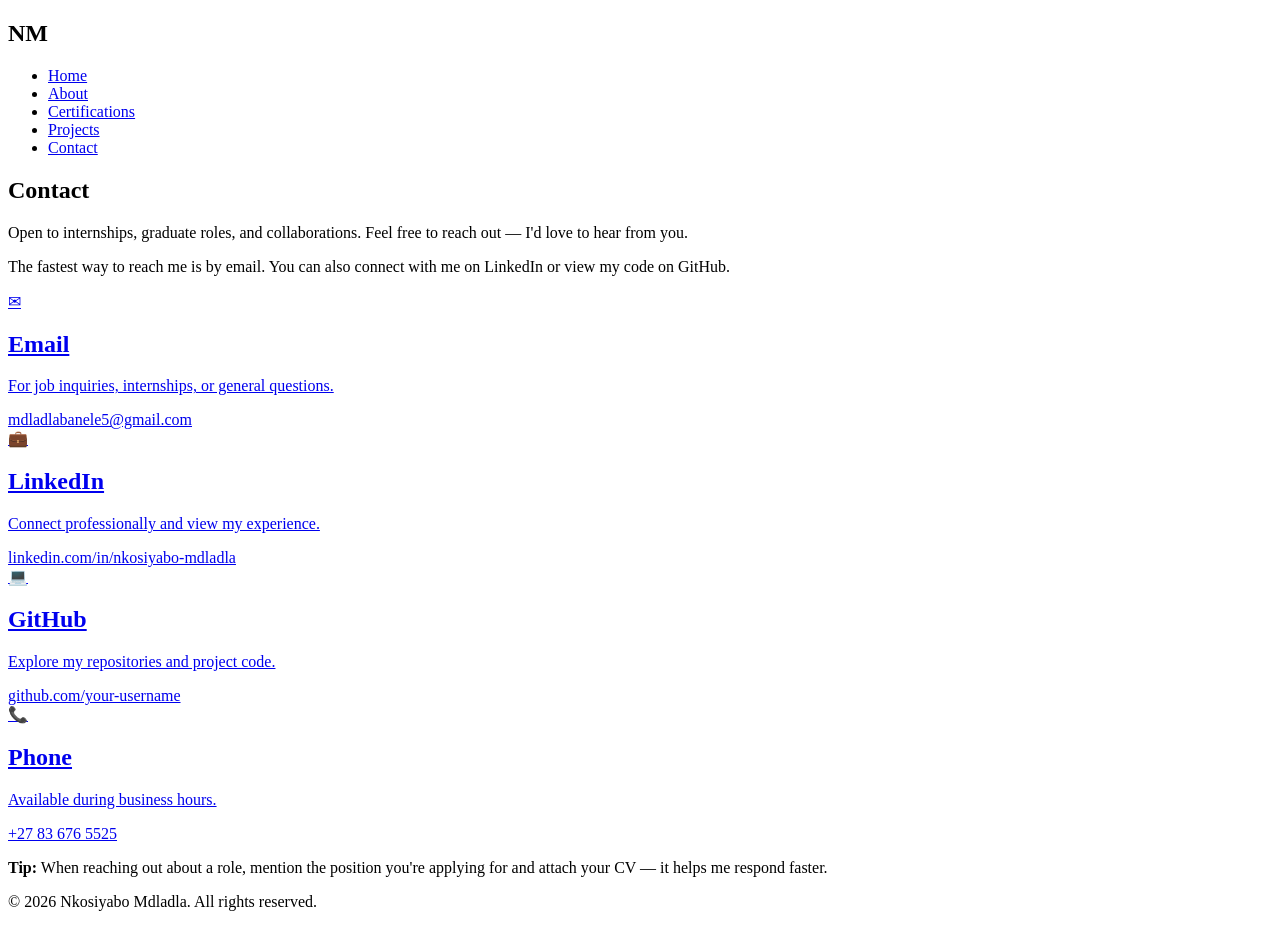
==== contact.html @ 0871144e "Add files via upload" ====
<!DOCTYPE html>
<html lang="en">
<head>
    <meta charset="UTF-8">
    <meta name="viewport" content="width=device-width, initial-scale=1.0">
    <meta name="description" content="Contact Nkosiyabo Mdladla for internships, job opportunities, and collaborations.">

    <title>Contact | Nkosiyabo Mdladla</title>

    <link rel="preconnect" href="https://fonts.googleapis.com">
    <link rel="preconnect" href="https://fonts.gstatic.com" crossorigin>
    <link href="https://fonts.googleapis.com/css2?family=Inter:wght@400;500;600&family=Outfit:wght@500;600;700&display=swap" rel="stylesheet">

    <link rel="stylesheet" href="css/global.css">
    <link rel="stylesheet" href="css/contact.css">
</head>
<body>

    <div class="background-glow"></div>

    <header>
        <nav class="navbar">
            <div class="logo">
                <h1>NM</h1>
            </div>

            <ul class="nav-links">
                <li><a href="index.html">Home</a></li>
                <li><a href="about.html">About</a></li>
                <li><a href="certifications.html">Certifications</a></li>
                <li><a href="projects.html">Projects</a></li>
                <li><a href="contact.html" class="active">Contact</a></li>
            </ul>
        </nav>
    </header>

    <section class="page-header">
        <div class="page-header-content">
            <h1>Contact</h1>
            <p>
                Open to internships, graduate roles, and collaborations.
                Feel free to reach out — I'd love to hear from you.
            </p>
        </div>
    </section>

    <section class="contact-section">

        <div class="contact-intro">
            <p>
                The fastest way to reach me is by email. You can also connect
                with me on LinkedIn or view my code on GitHub.
            </p>
        </div>

        <div class="contact-grid">

            <!-- TODO: Replace with your real email address -->
            <a href="mdladlabanele5@gmail.com" class="contact-card">
                <div class="contact-card-icon">&#9993;</div>
                <h2>Email</h2>
                <p>For job inquiries, internships, or general questions.</p>
                <span class="contact-value">mdladlabanele5@gmail.com </span>
            </a>

            <!-- TODO: Replace with your LinkedIn profile URL -->
            <a href="https://linkedin.com/in/nkosiyabo-mdladla" class="contact-card" target="_blank" rel="noopener">
                <div class="contact-card-icon">&#128188;</div>
                <h2>LinkedIn</h2>
                <p>Connect professionally and view my experience.</p>
                <span class="contact-value">linkedin.com/in/nkosiyabo-mdladla</span>
            </a>

            <!-- TODO: Replace with your GitHub profile URL -->
            <a href="https://github.com/your-username" class="contact-card" target="_blank" rel="noopener">
                <div class="contact-card-icon">&#128187;</div>
                <h2>GitHub</h2>
                <p>Explore my repositories and project code.</p>
                <span class="contact-value">github.com/your-username</span>
            </a>

            <!-- TODO: Optional — replace or remove if not needed -->
            <a href="tel:+27836765525" class="contact-card">
                <div class="contact-card-icon">&#128222;</div>
                <h2>Phone</h2>
                <p>Available during business hours.</p>
                <span class="contact-value">+27 83 676 5525</span>
            </a>

        </div>

        <div class="contact-note">
            <p>
                <strong>Tip:</strong> When reaching out about a role, mention the position
                you're applying for and attach your CV — it helps me respond faster.
            </p>
        </div>

    </section>

    <footer>
        <p>&copy; 2026 Nkosiyabo Mdladla. All rights reserved.</p>
    </footer>

</body>
</html>
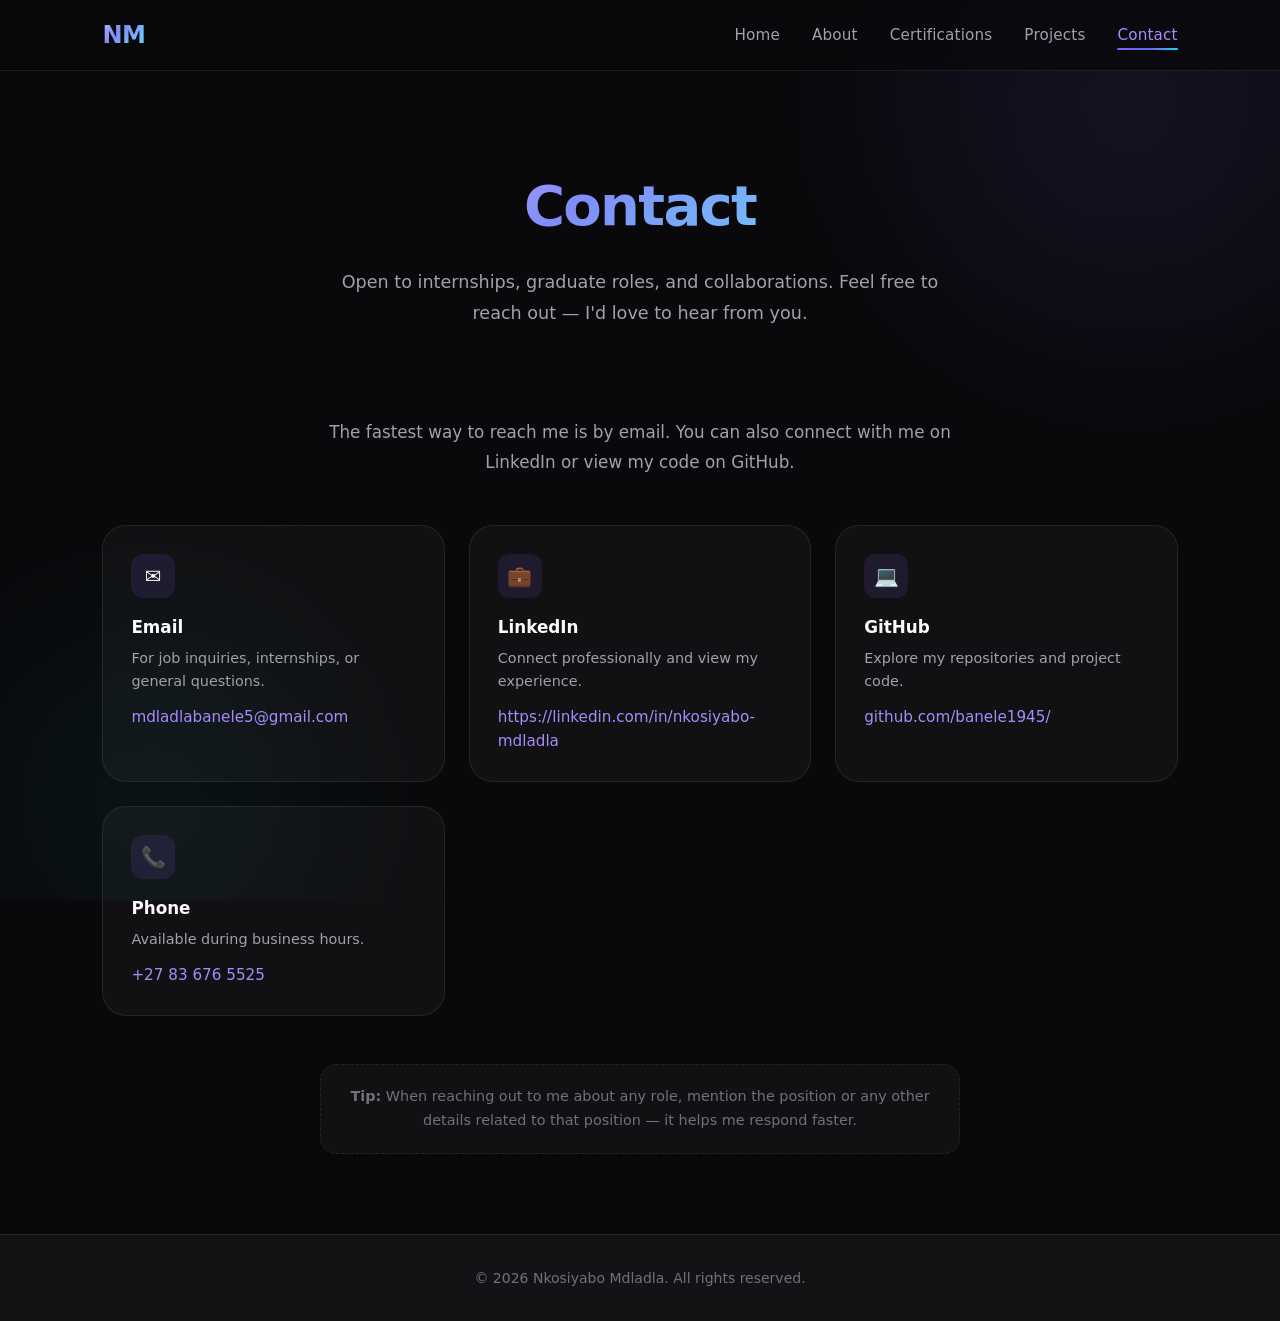
==== commit 0eb83a13: "Revise contact information and links Updated contact information and links in contact.html." ====
--- a/contact.html
+++ b/contact.html
@@ -55,7 +55,6 @@
 
         <div class="contact-grid">
 
-            <!-- TODO: Replace with your real email address -->
             <a href="mdladlabanele5@gmail.com" class="contact-card">
                 <div class="contact-card-icon">&#9993;</div>
                 <h2>Email</h2>
@@ -63,23 +62,20 @@
                 <span class="contact-value">mdladlabanele5@gmail.com </span>
             </a>
 
-            <!-- TODO: Replace with your LinkedIn profile URL -->
             <a href="https://linkedin.com/in/nkosiyabo-mdladla" class="contact-card" target="_blank" rel="noopener">
                 <div class="contact-card-icon">&#128188;</div>
                 <h2>LinkedIn</h2>
                 <p>Connect professionally and view my experience.</p>
-                <span class="contact-value">linkedin.com/in/nkosiyabo-mdladla</span>
+                <span class="contact-value">https://linkedin.com/in/nkosiyabo-mdladla</span>
             </a>
 
-            <!-- TODO: Replace with your GitHub profile URL -->
-            <a href="https://github.com/your-username" class="contact-card" target="_blank" rel="noopener">
+            <a href="https://github.com/banele1945/" class="contact-card" target="_blank" rel="noopener">
                 <div class="contact-card-icon">&#128187;</div>
                 <h2>GitHub</h2>
                 <p>Explore my repositories and project code.</p>
-                <span class="contact-value">github.com/your-username</span>
+                <span class="contact-value">github.com/banele1945/</span>
             </a>
 
-            <!-- TODO: Optional — replace or remove if not needed -->
             <a href="tel:+27836765525" class="contact-card">
                 <div class="contact-card-icon">&#128222;</div>
                 <h2>Phone</h2>
@@ -91,8 +87,8 @@
 
         <div class="contact-note">
             <p>
-                <strong>Tip:</strong> When reaching out about a role, mention the position
-                you're applying for and attach your CV — it helps me respond faster.
+                <strong>Tip:</strong> When reaching out to me about any role, mention the position
+                or any other details related to that position — it helps me respond faster.
             </p>
         </div>
 
--- a/css/global.css
+++ b/css/global.css
@@ -0,0 +1,285 @@
+/* =========================
+   DESIGN TOKENS
+========================= */
+
+:root {
+    --color-bg: #09090b;
+    --color-bg-elevated: #131316;
+    --color-surface: rgba(255, 255, 255, 0.035);
+    --color-surface-hover: rgba(255, 255, 255, 0.06);
+    --color-border: rgba(255, 255, 255, 0.08);
+    --color-border-accent: rgba(139, 92, 246, 0.45);
+
+    --color-text: #fafafa;
+    --color-text-muted: #a1a1aa;
+    --color-text-subtle: #71717a;
+
+    --color-accent: #8b5cf6;
+    --color-accent-light: #a78bfa;
+    --color-accent-secondary: #22d3ee;
+
+    --gradient-accent: linear-gradient(135deg, #8b5cf6 0%, #6366f1 50%, #22d3ee 100%);
+    --gradient-text: linear-gradient(135deg, #c4b5fd 0%, #818cf8 40%, #67e8f9 100%);
+
+    --font-heading: 'Outfit', system-ui, sans-serif;
+    --font-body: 'Inter', system-ui, sans-serif;
+
+    --radius-sm: 8px;
+    --radius-md: 12px;
+    --radius-lg: 16px;
+    --radius-xl: 24px;
+
+    --shadow-glow: 0 0 40px rgba(139, 92, 246, 0.15);
+    --transition: 0.25s cubic-bezier(0.4, 0, 0.2, 1);
+}
+
+/* =========================
+   RESET
+========================= */
+
+*,
+*::before,
+*::after {
+    margin: 0;
+    padding: 0;
+    box-sizing: border-box;
+}
+
+html {
+    scroll-behavior: smooth;
+}
+
+/* =========================
+   BODY
+========================= */
+
+body {
+    font-family: var(--font-body);
+    background: var(--color-bg);
+    color: var(--color-text);
+    overflow-x: hidden;
+    line-height: 1.6;
+    -webkit-font-smoothing: antialiased;
+}
+
+/* =========================
+   BACKGROUND
+========================= */
+
+.background-glow {
+    position: fixed;
+    inset: 0;
+    z-index: -1;
+    overflow: hidden;
+    pointer-events: none;
+}
+
+.background-glow::before {
+    content: '';
+    position: absolute;
+    width: 700px;
+    height: 700px;
+    top: -250px;
+    right: -200px;
+    background: radial-gradient(circle, rgba(139, 92, 246, 0.12) 0%, transparent 70%);
+    filter: blur(60px);
+}
+
+.background-glow::after {
+    content: '';
+    position: absolute;
+    width: 500px;
+    height: 500px;
+    bottom: -150px;
+    left: -100px;
+    background: radial-gradient(circle, rgba(34, 211, 238, 0.08) 0%, transparent 70%);
+    filter: blur(80px);
+}
+
+/* =========================
+   NAVBAR
+========================= */
+
+header {
+    position: sticky;
+    top: 0;
+    z-index: 1000;
+}
+
+.navbar {
+    display: flex;
+    justify-content: space-between;
+    align-items: center;
+    padding: 1rem 8%;
+    background: rgba(9, 9, 11, 0.75);
+    backdrop-filter: blur(16px);
+    -webkit-backdrop-filter: blur(16px);
+    border-bottom: 1px solid var(--color-border);
+}
+
+.logo h1 {
+    font-family: var(--font-heading);
+    font-size: 1.5rem;
+    font-weight: 700;
+    letter-spacing: -0.02em;
+    background: var(--gradient-text);
+    -webkit-background-clip: text;
+    -webkit-text-fill-color: transparent;
+    background-clip: text;
+}
+
+.nav-links {
+    display: flex;
+    list-style: none;
+    gap: 2rem;
+}
+
+.nav-links a {
+    text-decoration: none;
+    color: var(--color-text-muted);
+    font-size: 0.95rem;
+    font-weight: 500;
+    letter-spacing: 0.01em;
+    transition: color var(--transition);
+    position: relative;
+}
+
+.nav-links a:hover {
+    color: var(--color-text);
+}
+
+.nav-links a.active {
+    color: var(--color-accent-light);
+}
+
+.nav-links a.active::after {
+    content: '';
+    position: absolute;
+    width: 100%;
+    height: 2px;
+    background: var(--gradient-accent);
+    left: 0;
+    bottom: -6px;
+    border-radius: 2px;
+}
+
+/* =========================
+   BUTTONS
+========================= */
+
+.btn {
+    display: inline-flex;
+    align-items: center;
+    justify-content: center;
+    padding: 0.875rem 1.75rem;
+    margin: 0.5rem;
+    border-radius: var(--radius-md);
+    text-decoration: none;
+    font-family: var(--font-body);
+    font-size: 0.95rem;
+    font-weight: 600;
+    transition: all var(--transition);
+    border: none;
+    cursor: pointer;
+}
+
+.btn-primary,
+.btn:not(.btn-secondary) {
+    background: var(--gradient-accent);
+    color: #fff;
+    box-shadow: 0 4px 20px rgba(139, 92, 246, 0.25);
+}
+
+.btn-primary:hover,
+.btn:not(.btn-secondary):hover {
+    transform: translateY(-2px);
+    box-shadow: 0 8px 30px rgba(139, 92, 246, 0.35);
+}
+
+.btn-secondary {
+    background: transparent;
+    color: var(--color-text);
+    border: 1px solid var(--color-border);
+}
+
+.btn-secondary:hover {
+    background: var(--color-surface-hover);
+    border-color: var(--color-border-accent);
+    transform: translateY(-2px);
+}
+
+/* =========================
+   PAGE HEADER
+========================= */
+
+.page-header {
+    min-height: 35vh;
+    display: flex;
+    justify-content: center;
+    align-items: center;
+    text-align: center;
+    padding: 4rem 8% 2rem;
+}
+
+.page-header-content h1 {
+    font-family: var(--font-heading);
+    font-size: clamp(2.5rem, 5vw, 3.5rem);
+    font-weight: 700;
+    letter-spacing: -0.03em;
+    background: var(--gradient-text);
+    -webkit-background-clip: text;
+    -webkit-text-fill-color: transparent;
+    background-clip: text;
+    margin-bottom: 1rem;
+}
+
+.page-header-content p {
+    font-size: 1.1rem;
+    color: var(--color-text-muted);
+    max-width: 600px;
+    margin: 0 auto;
+    line-height: 1.75;
+}
+
+/* =========================
+   FOOTER
+========================= */
+
+footer {
+    text-align: center;
+    padding: 2rem 8%;
+    background: var(--color-bg-elevated);
+    color: var(--color-text-subtle);
+    font-size: 0.875rem;
+    border-top: 1px solid var(--color-border);
+}
+
+footer p + p {
+    margin-top: 0.35rem;
+    font-size: 0.8rem;
+}
+
+/* =========================
+   RESPONSIVE
+========================= */
+
+@media (max-width: 768px) {
+    .navbar {
+        flex-direction: column;
+        gap: 1rem;
+        padding: 1rem 5%;
+    }
+
+    .nav-links {
+        flex-wrap: wrap;
+        justify-content: center;
+        gap: 1rem 1.5rem;
+    }
+
+    .btn {
+        display: flex;
+        width: 100%;
+        max-width: 260px;
+        margin: 0.5rem auto;
+    }
+}
--- a/css/contact.css
+++ b/css/contact.css
@@ -0,0 +1,92 @@
+/* =========================
+   CONTACT
+========================= */
+
+.contact-section {
+    padding: 2rem 8% 5rem;
+}
+
+.contact-grid {
+    display: grid;
+    grid-template-columns: repeat(auto-fit, minmax(260px, 1fr));
+    gap: 1.5rem;
+    margin-bottom: 3rem;
+}
+
+.contact-card {
+    display: flex;
+    flex-direction: column;
+    align-items: flex-start;
+    background: var(--color-surface);
+    border: 1px solid var(--color-border);
+    border-radius: var(--radius-xl);
+    padding: 1.75rem;
+    text-decoration: none;
+    color: inherit;
+    transition: all var(--transition);
+}
+
+.contact-card:hover {
+    transform: translateY(-4px);
+    border-color: var(--color-border-accent);
+    box-shadow: var(--shadow-glow);
+    background: var(--color-surface-hover);
+}
+
+.contact-card-icon {
+    display: flex;
+    align-items: center;
+    justify-content: center;
+    width: 2.75rem;
+    height: 2.75rem;
+    margin-bottom: 1rem;
+    font-size: 1.25rem;
+    background: rgba(139, 92, 246, 0.12);
+    border-radius: var(--radius-md);
+}
+
+.contact-card h2 {
+    font-family: var(--font-heading);
+    font-size: 1.05rem;
+    font-weight: 600;
+    margin-bottom: 0.35rem;
+    color: var(--color-text);
+}
+
+.contact-card p {
+    font-size: 0.9rem;
+    color: var(--color-text-muted);
+    word-break: break-word;
+}
+
+.contact-card .contact-value {
+    margin-top: 0.75rem;
+    font-size: 0.95rem;
+    font-weight: 500;
+    color: var(--color-accent-light);
+}
+
+.contact-intro {
+    max-width: 640px;
+    margin: 0 auto 3rem;
+    text-align: center;
+}
+
+.contact-intro p {
+    font-size: 1.05rem;
+    line-height: 1.75;
+    color: var(--color-text-muted);
+}
+
+.contact-note {
+    max-width: 640px;
+    margin: 0 auto;
+    padding: 1.25rem 1.5rem;
+    text-align: center;
+    font-size: 0.9rem;
+    line-height: 1.65;
+    color: var(--color-text-subtle);
+    background: var(--color-surface);
+    border: 1px dashed var(--color-border);
+    border-radius: var(--radius-lg);
+}
